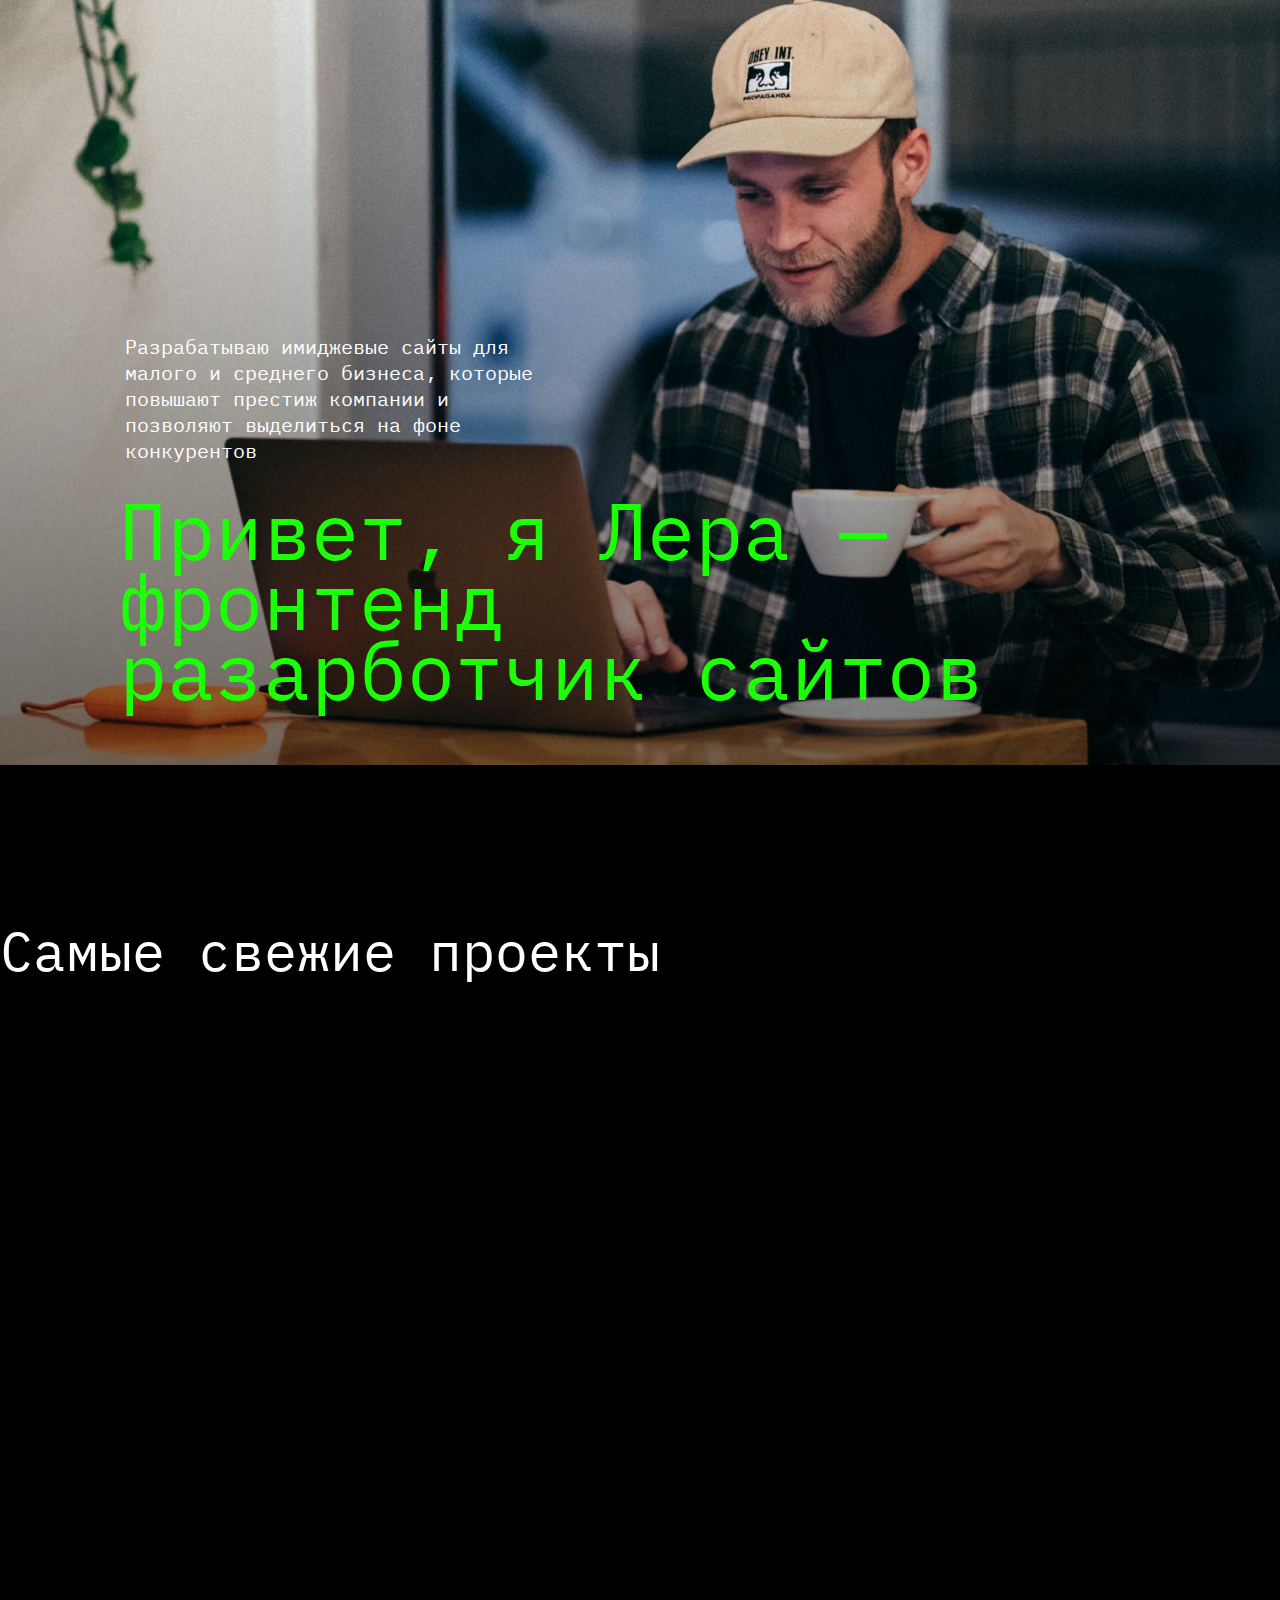
==== index.html @ 78e5c08a "Add files via upload" ====
<!DOCTYPE html>
<html lang="en">
    <head>
        <meta charset="UTF-8">
        <title>Портфолио</title>
        <link rel="stylesheet" href="styles/reset.css">
        <link rel="stylesheet" href="styles/style.css">
        
        <link rel="preconnect" href="https://fonts.googleapis.com">
        <link rel="preconnect" href="https://fonts.gstatic.com" crossorigin>
        <link href="https://fonts.googleapis.com/css2?family=IBM+Plex+Mono&family=Poppins:wght@400;600&display=swap" rel="stylesheet">
    </head>
    <body>
        <header>

        </header>
        <main>
            <div class="title-block">
                <p class="title-text">Разрабатываю имиджевые сайты для малого и среднего бизнеса, которые повышают престиж компании и позволяют выделиться на фоне конкурентов</p>
                <h1>Привет, я Лера — фронтенд разарботчик сайтов</h1>
            </div>
        

            <div class="project-block">
                <h3 class="project">Самые свежие проекты</h3>
                /
            </div>
        </main>
    </body>
---- styles/style.css ----
html {

}
body {
    font-family: 'IBM Plex Mono';
    background-color: #000000;
}

.title-block {
    background-image: url(/resources/Rectangle\ 1\ \(1\).png);
    width: 100%;
    height: 765px;
}
.title-text {
    width: 430px;
    height: 103px;
    font-size: 20px;
    font-weight: 400;
    line-height: 26px;
    color: #FFFFFF;
    padding: 334px 845px 29px 125px;
}
h1 {
    width: 919px;
    height: 205px;
    font-size: 80px;
    font-weight: 400;
    line-height: 70px;
    color: #1BFF07;
    padding: 29px 362px 94px 119px;
}

.project-block {
    width: 100%;
    height: 1995px;
}
.project {
    width: 1048px;
    height: 72px;
    font-size: 55px;
    font-weight: 400;
    line-height: 71.5px;
    margin-top: 150px;

    color: #FFFFFF;
}
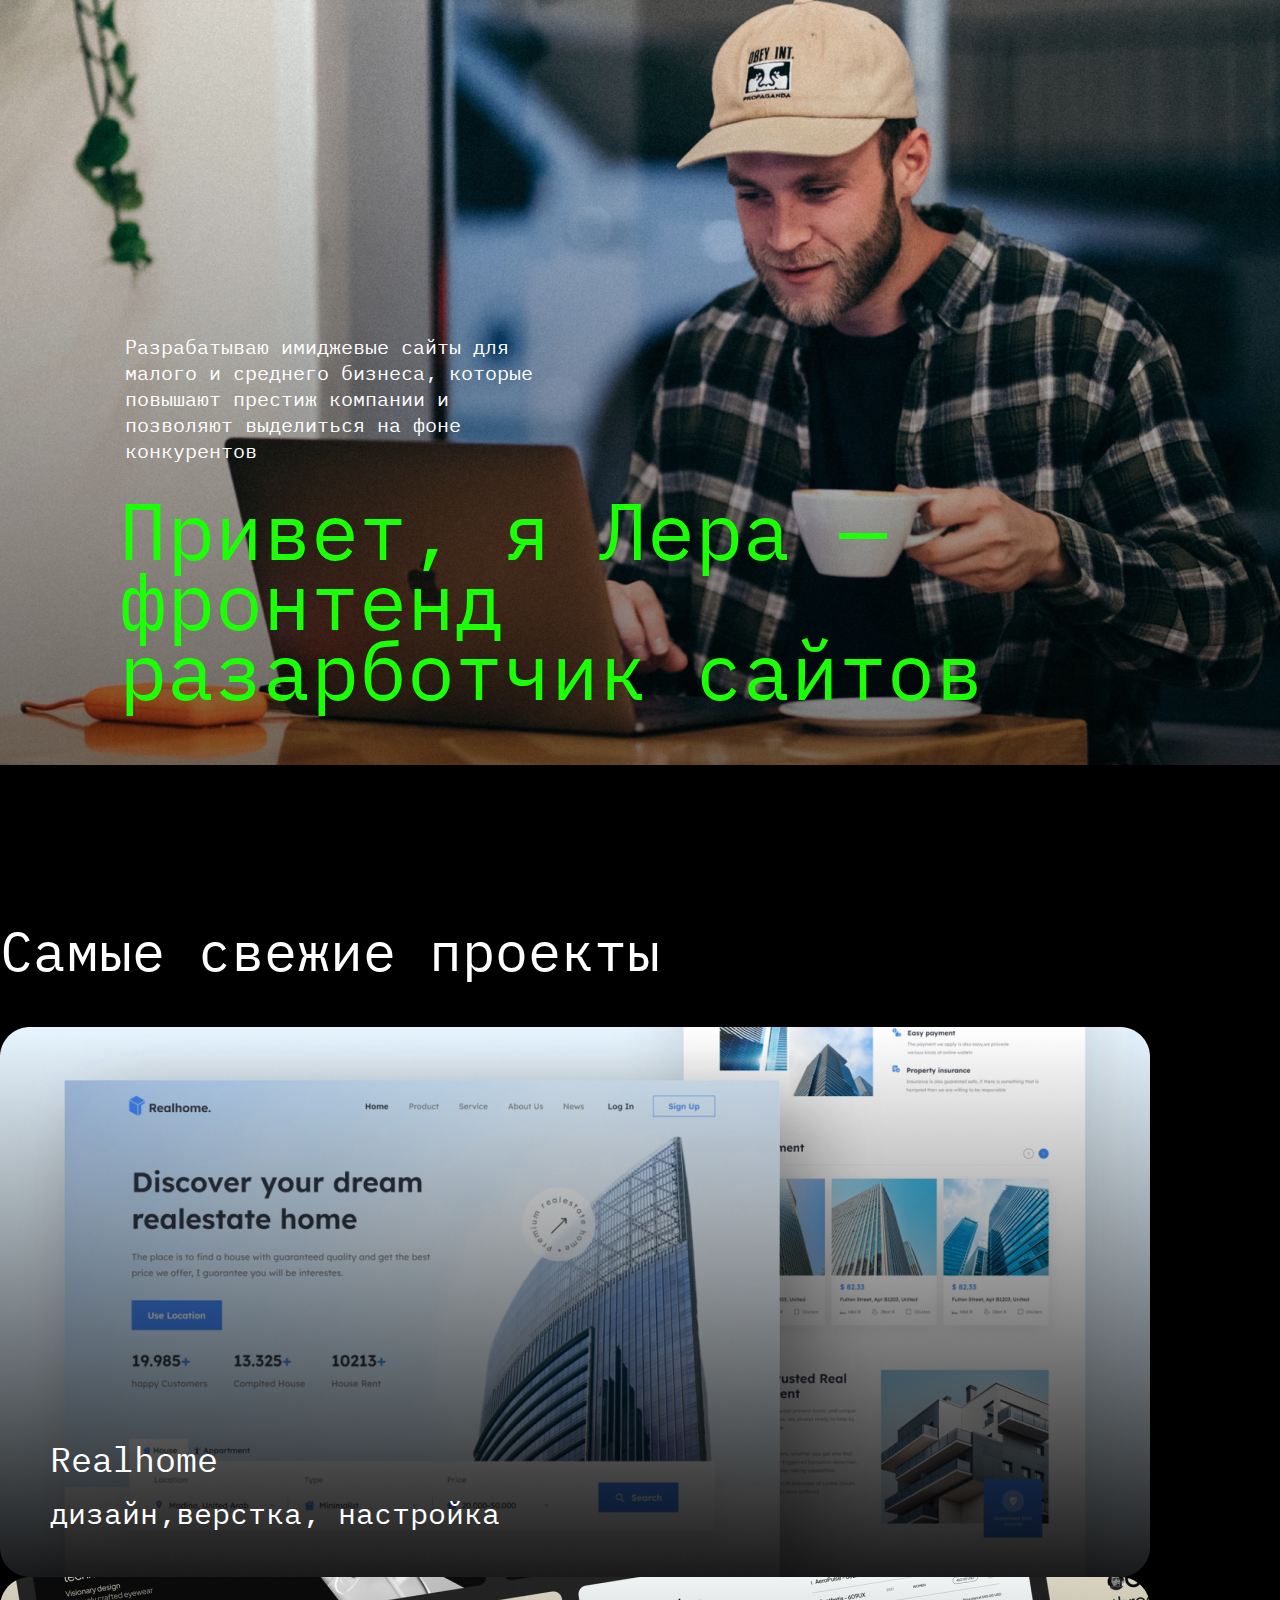
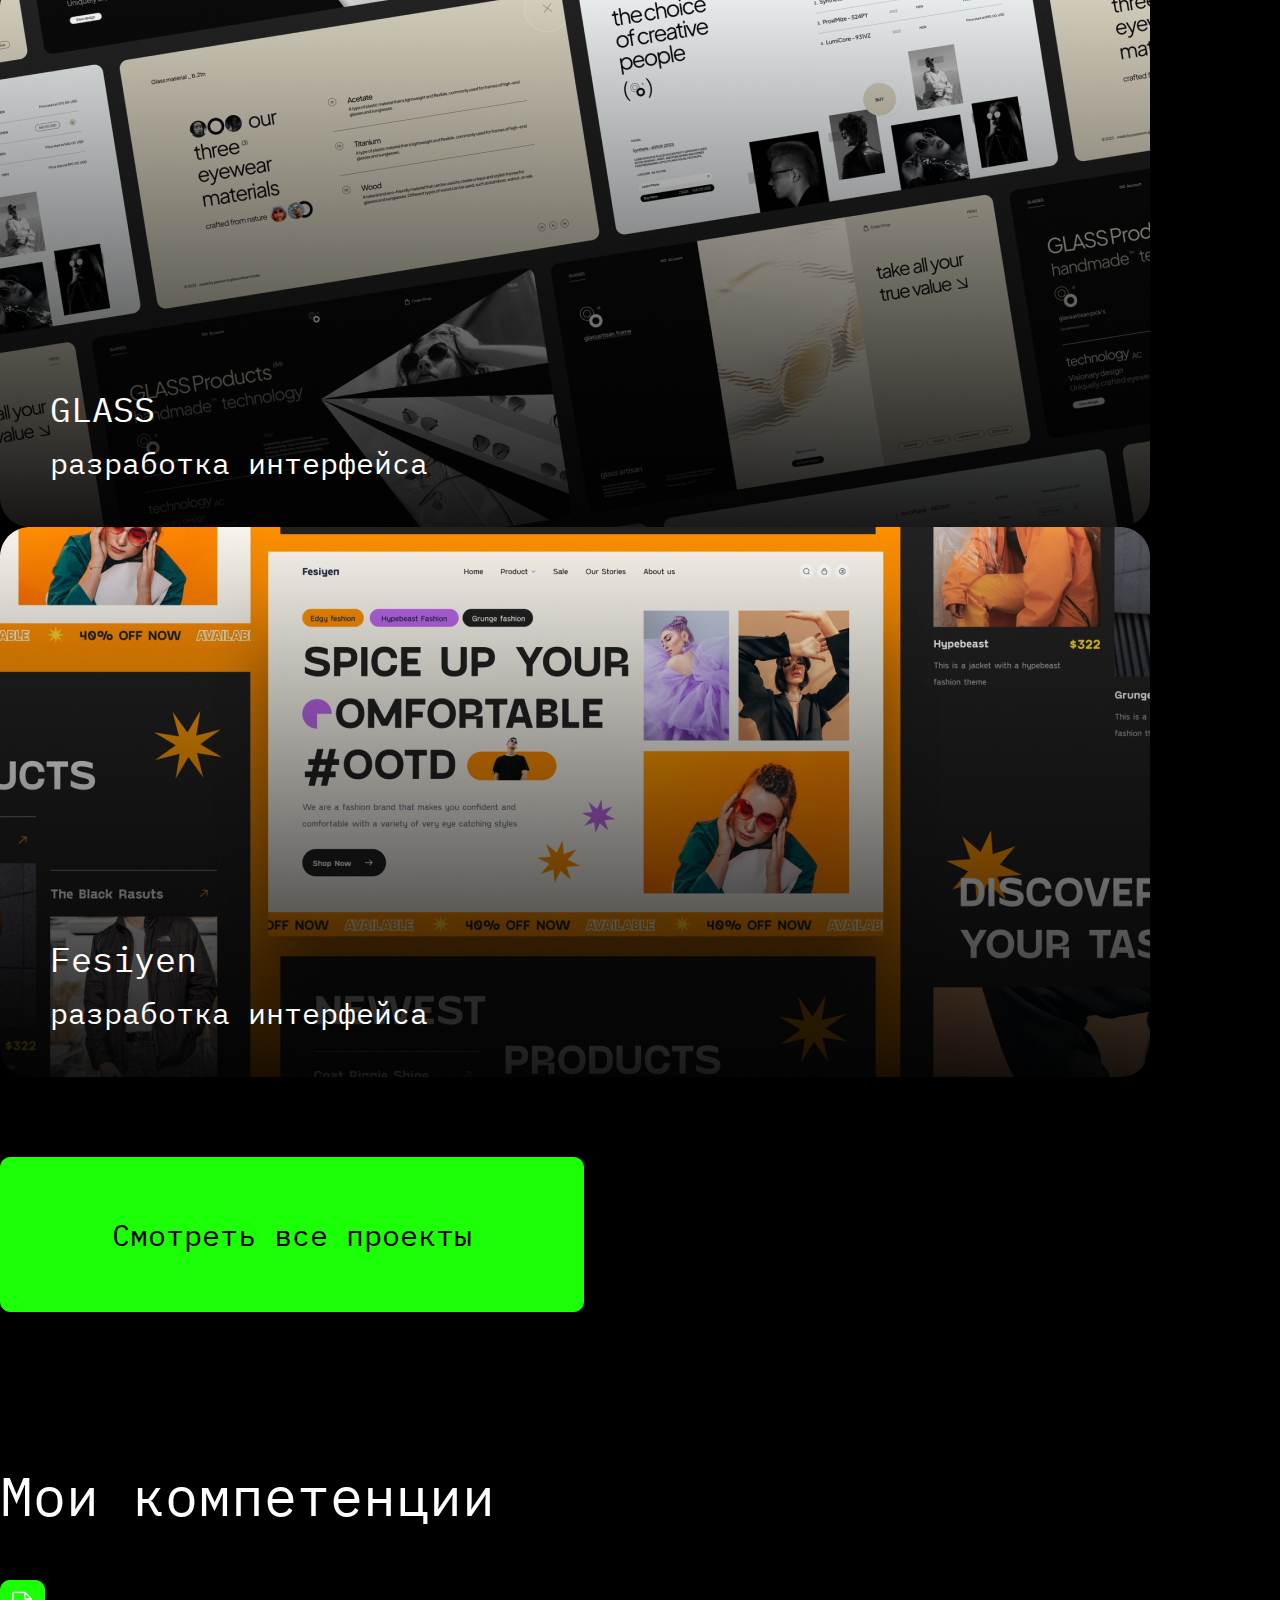
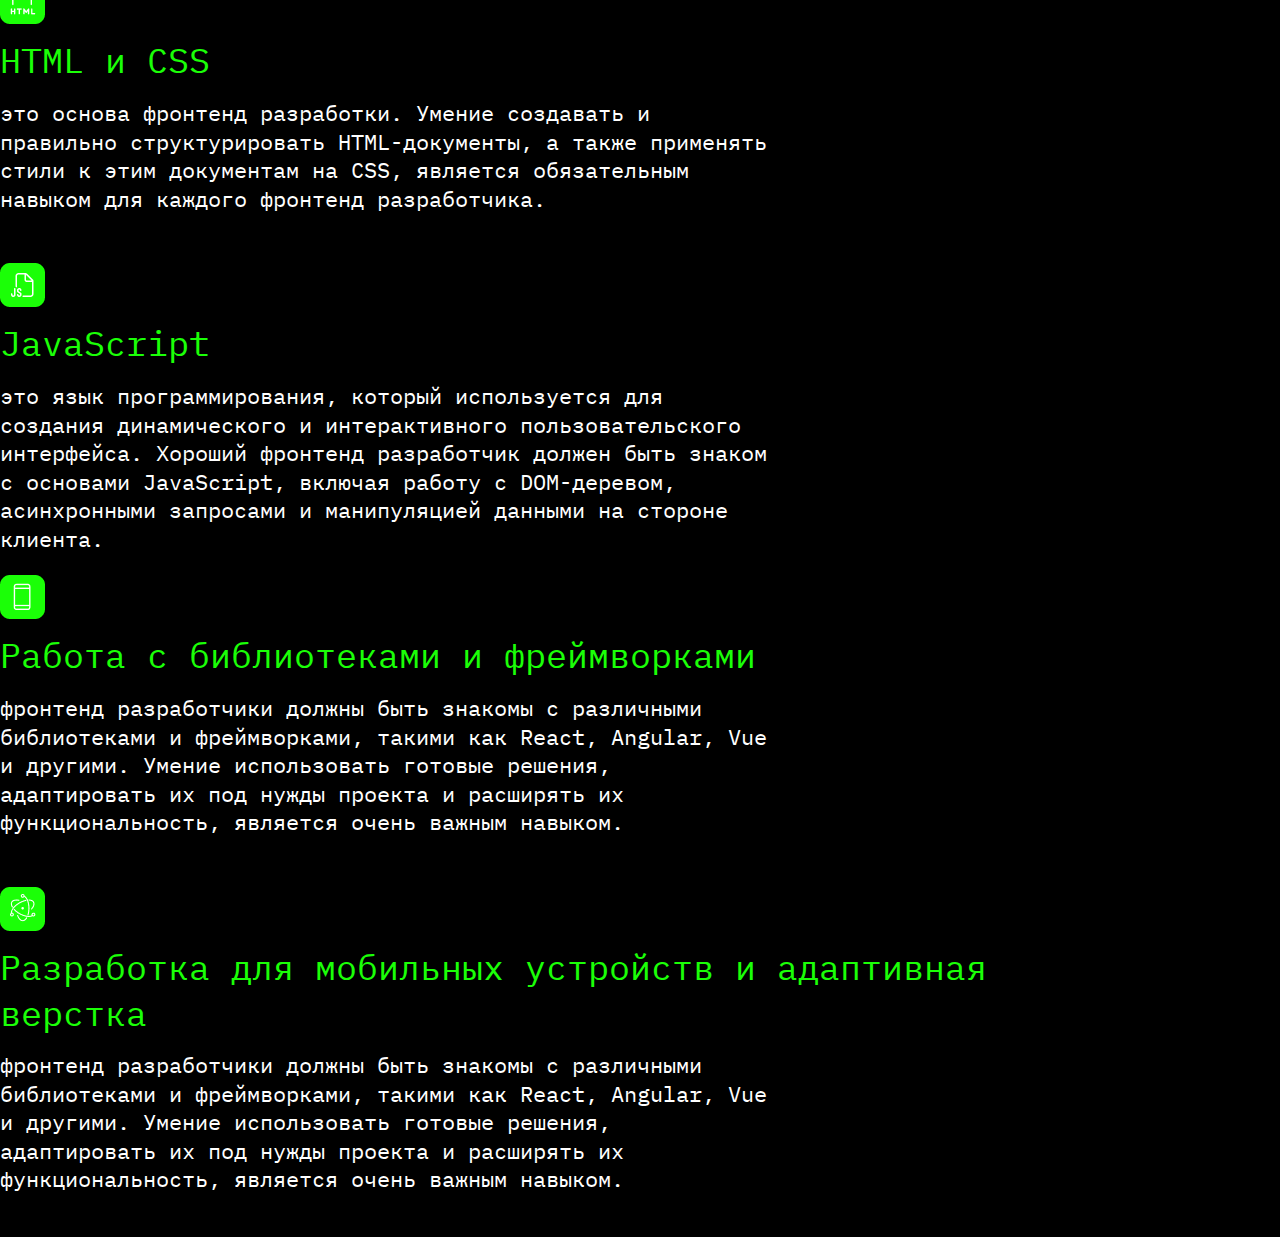
==== commit a57fca17: "Add files via upload" ====
--- a/index.html
+++ b/index.html
@@ -23,7 +23,49 @@
 
             <div class="project-block">
                 <h3 class="project">Самые свежие проекты</h3>
-                /
+                <div class="realhome">
+                    <h3 class="name">Realhome</h3>
+                    <p class="xz">дизайн,верстка, настройка</p>
+                </div>
+                <div class="glass">
+                    <h3 class="name">GLASS</h3>
+                    <p class="xz">разработка интерфейса</p>
+                </div>
+                <div class="fesiyen">
+                    <h3 class="name">Fesiyen</h3>
+                    <p class="xz">разработка интерфейса</p>
+                </div>
+                <a href="" class="project-button">Смотреть все проекты</a>
+            </div>
+
+
+            <div class="competencies-block">
+                <h2 class="my-competencies">Мои компетенции</h2>
+                <img src="./resources/ph_file-html-thin.png" alt="">
+                <div class="html-css">
+                    <h3 class="title">HTML и CSS</h3>
+                    <p class="text">это основа фронтенд разработки. Умение создавать и правильно структурировать HTML-документы, а также применять стили к этим документам на CSS, является обязательным навыком для каждого фронтенд разработчика.</p>
+                </div>
+                <img src="./resources/ph_file-html-thin (1).png" alt="">
+                <div class="javascript">
+                    <h3 class="title">JavaScript</h3>
+                    <p class="text">это язык программирования, который используется для создания динамического и интерактивного пользовательского интерфейса. Хороший фронтенд разработчик должен быть знаком с основами JavaScript, включая работу с DOM-деревом, асинхронными запросами и манипуляцией данными на стороне клиента.</p>
+                </div>
+                <img src="./resources/ph_file-html-thin (2).png" alt="">
+                <div class="libraries-and-frameworks">
+                    <h3 class="title">Работа с библиотеками и фреймворками</h3>
+                    <p class="text">фронтенд разработчики должны быть знакомы с различными библиотеками и фреймворками, такими как React, Angular, Vue и другими. Умение использовать готовые решения, адаптировать их под нужды проекта и расширять их функциональность, является очень важным навыком.</p>
+                </div>
+                <img src="./resources/ph_file-html-thin (3).png" alt="">
+                <div class="adaptive-layout">
+                    <h3 class="title">Разработка для мобильных устройств и адаптивная верстка</h3>
+                    <p class="text">фронтенд разработчики должны быть знакомы с различными библиотеками и фреймворками, такими как React, Angular, Vue и другими. Умение использовать готовые решения, адаптировать их под нужды проекта и расширять их функциональность, является очень важным навыком.</p>
+                </div>
+            </div>
+
+
+            <div>
+
             </div>
         </main>
     </body>--- a/styles/style.css
+++ b/styles/style.css
@@ -7,7 +7,8 @@
 }
 
 .title-block {
-    background-image: url(/resources/Rectangle\ 1\ \(1\).png);
+    background-image: url("../resources/logo.png");
+
     width: 100%;
     height: 765px;
 }
@@ -22,7 +23,7 @@
 }
 h1 {
     width: 919px;
-    height: 205px;
+    min-height: 205px;
     font-size: 80px;
     font-weight: 400;
     line-height: 70px;
@@ -41,6 +42,114 @@
     font-weight: 400;
     line-height: 71.5px;
     margin-top: 150px;
+    margin-bottom: 40px;
 
     color: #FFFFFF;
 }
+.realhome {
+    background-image: url("../resources/Rectangle\ 6\ \(1\).png");
+
+    width: 1150px;
+    height: 550px;
+}
+.name {
+    width: 401px;
+    height: 46px;
+    font-size: 35px;
+    font-weight: 400;
+    line-height: 45.5px;
+    color: #FFFFFF;
+    padding: 410px 699px 5px 50px;
+}
+.xz {
+    width: 506px;
+    height: 39px;
+    font-size: 30px;
+    font-weight: 400;
+    line-height: 39px;
+    color: #FFFFFF;
+    padding: 5px 594px 50px 50px;
+}
+.glass {
+    background-image: url("../resources/Rectangle\ 7\ \(2\).png");
+
+    width: 1150px;
+    height: 550px;
+}
+.fesiyen {
+    background-image: url("../resources/Rectangle\ 7\ \(3\).png");
+
+    width: 1150px;
+    height: 550px;
+    margin-bottom: 80px;
+}
+.project-button {
+    display: block;
+    background-color: #1BFF07;
+    color: #000000;
+    width: 582px;
+    height: 153px;
+    font-size: 30px;
+    font-weight: 400;
+    line-height: 153px;
+    text-decoration: none;
+    text-align: center;
+    border: 1px solid #1BFF07;
+    border-radius: 10px;
+}
+.project-button:hover {
+    color: #1BFF07;
+    background-color: #000000;
+}
+
+.competencies-block {
+    width: 1048px;
+    height: 1377px;
+    margin-top: 150px;
+}
+.my-competencies {
+    width: 1048px;
+    height: 72px;
+    font-size: 55px;
+    font-weight: 400;
+    line-height: 71.5px;
+    color: #FFFFFF;
+}
+img {
+    margin-top: 48px;
+    margin-bottom: 12px;
+}
+.html-css {
+    width: 1048px;
+    height: 177px;
+}
+.title {
+    width: 1048px;
+    min-height: 46px;
+    font-size: 35px;
+    font-weight: 400;
+    line-height: 45.5px;
+    color: #1BFF07;
+    margin-bottom: 15px;
+} 
+.text {
+    width: 778px;
+    min-height: 100px;
+    font-family: IBM Plex Mono;
+    font-size: 22px;
+    font-weight: 400;
+    line-height: 28.6px;
+    color: #FFFFFF;
+}
+.javascript {
+    width: 1048px;
+    height: 206px;
+}
+.libraries-and-frameworks {
+    width: 1048px;
+    height: 206px;
+}
+.adaptive-layout {
+    width: 778px;
+    height: 252px;
+}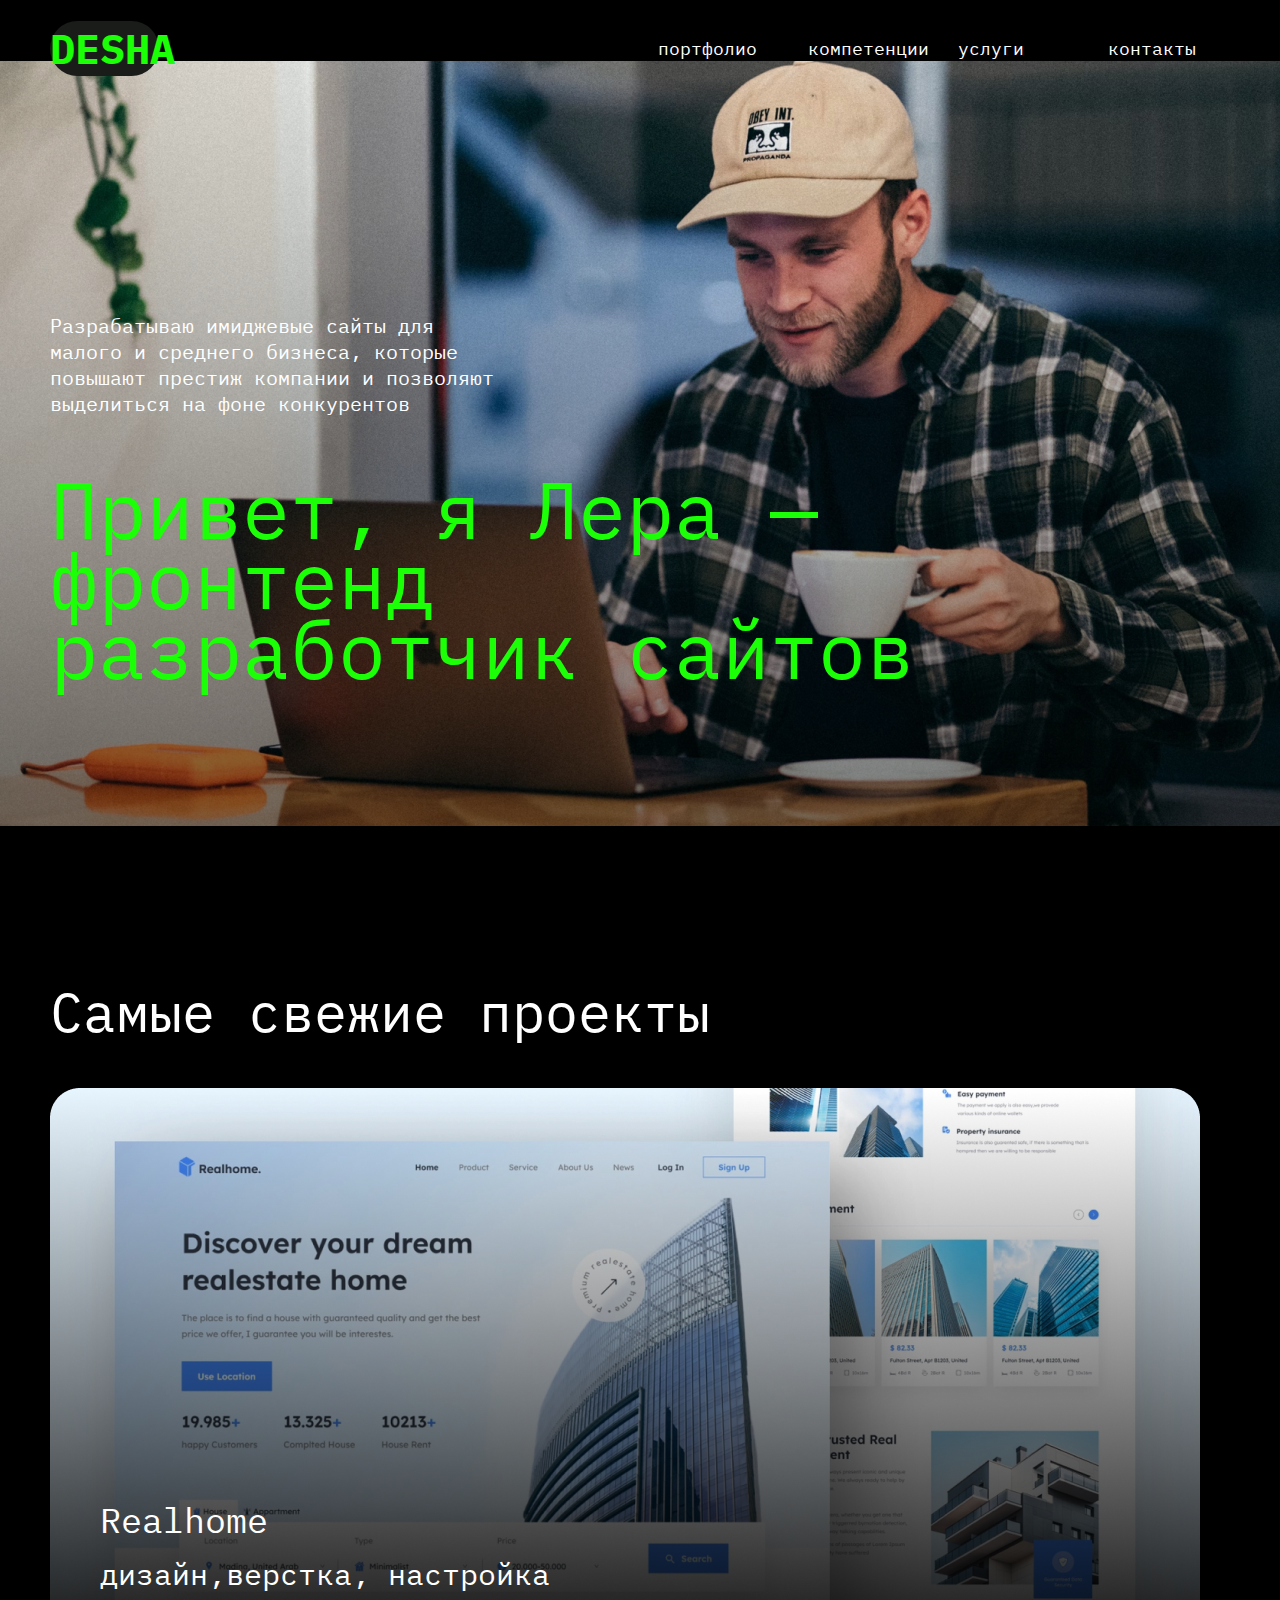
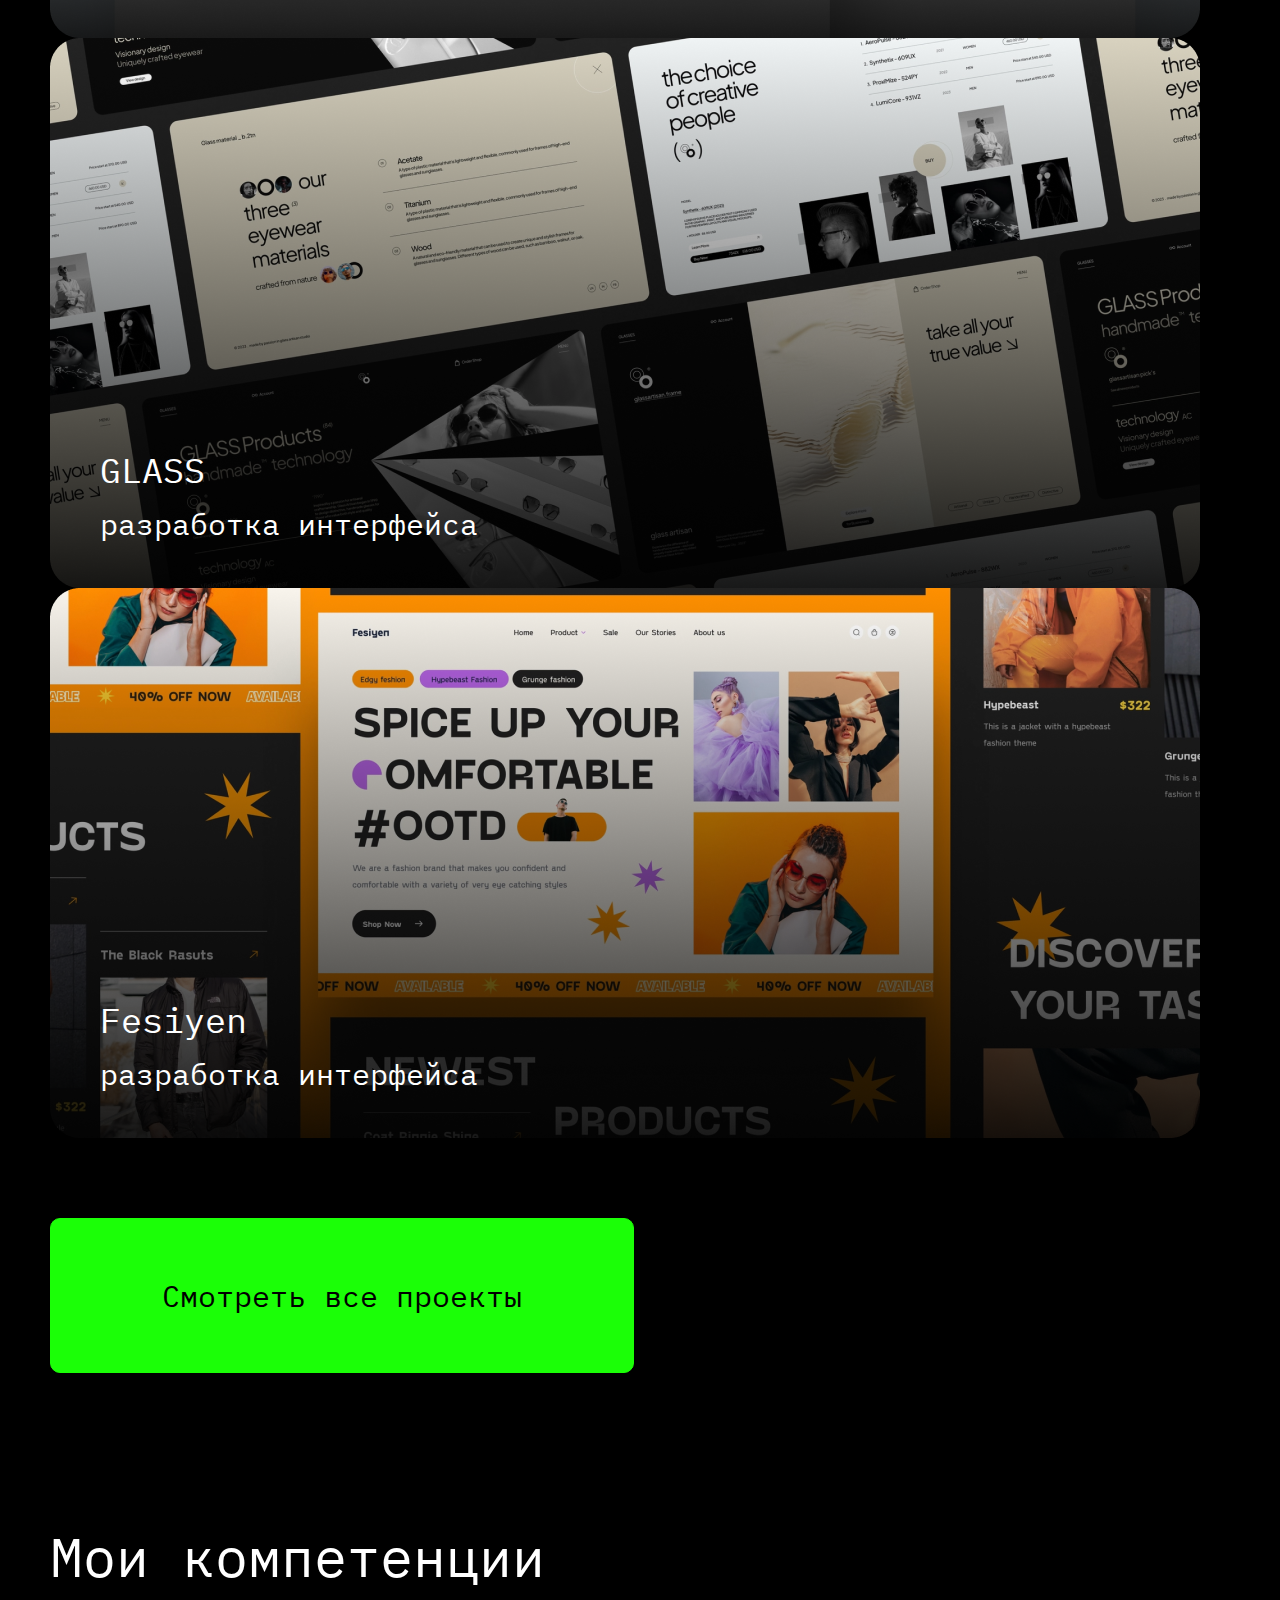
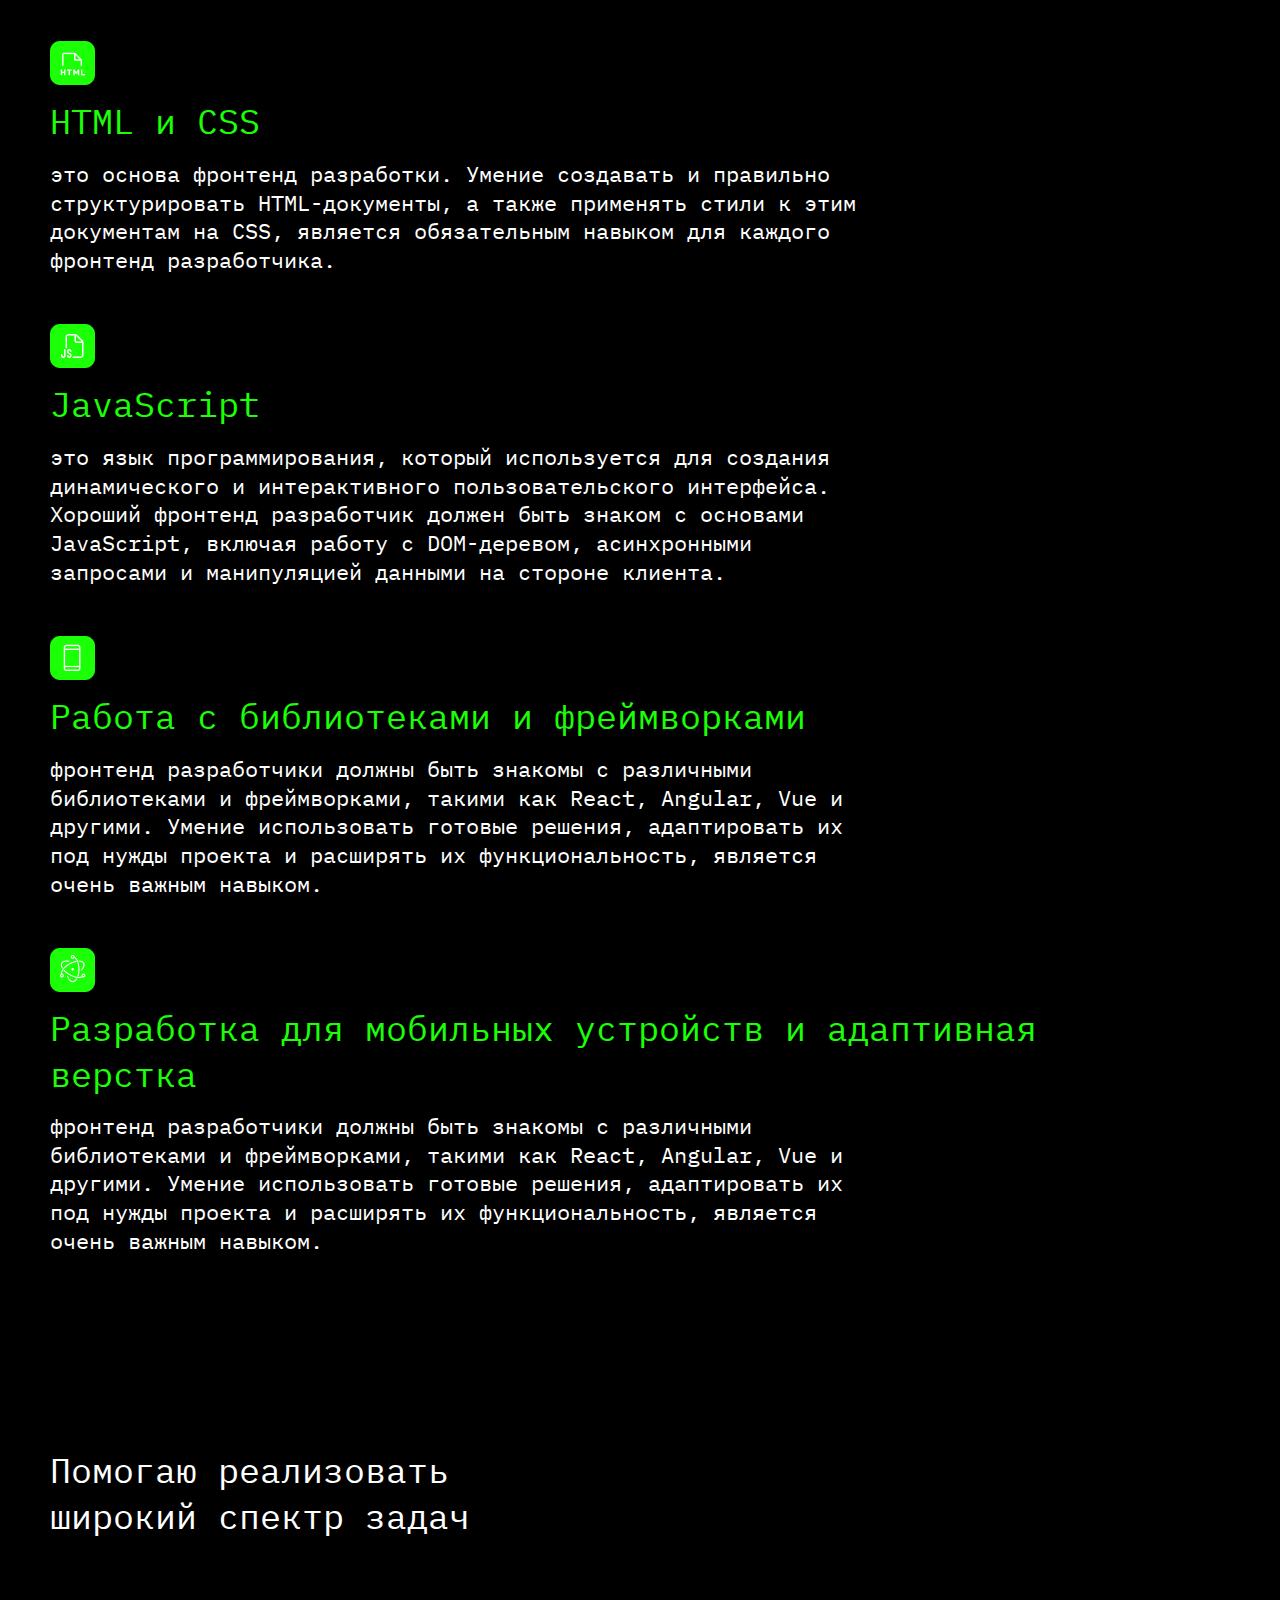
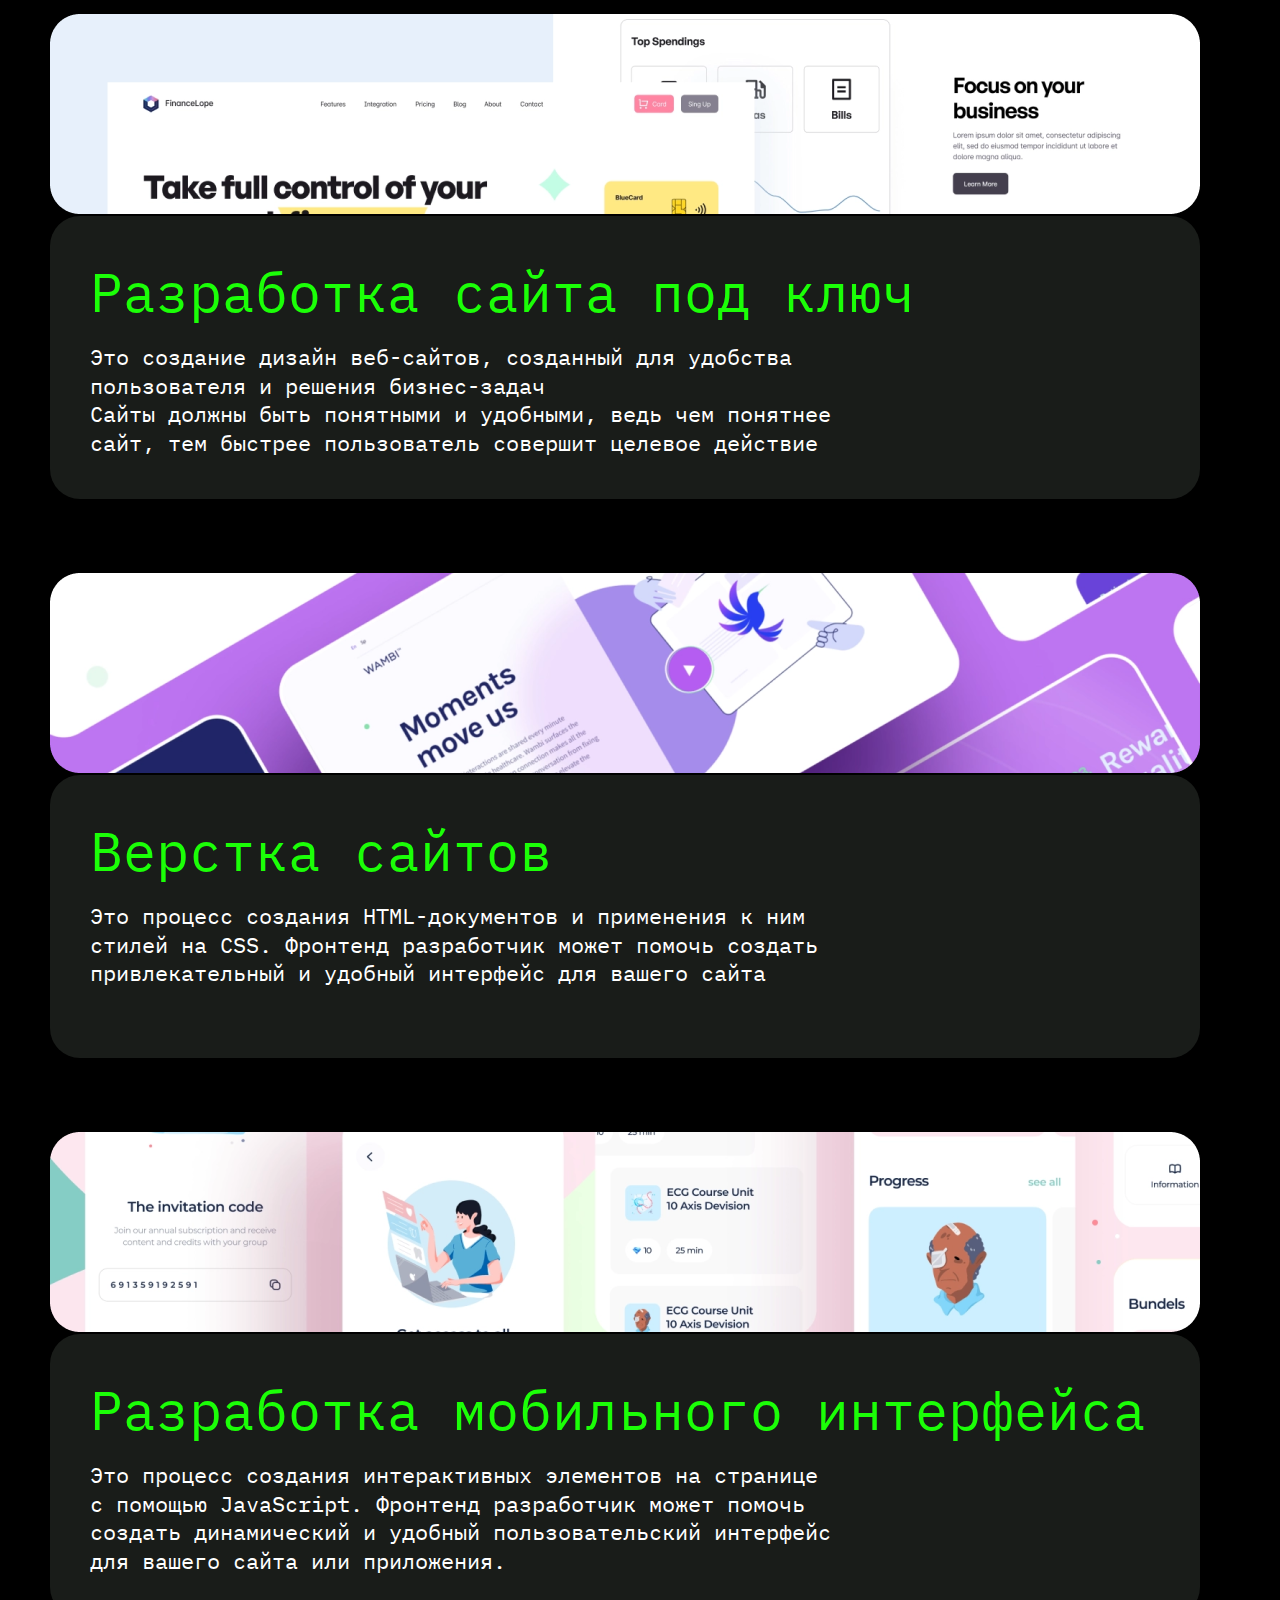
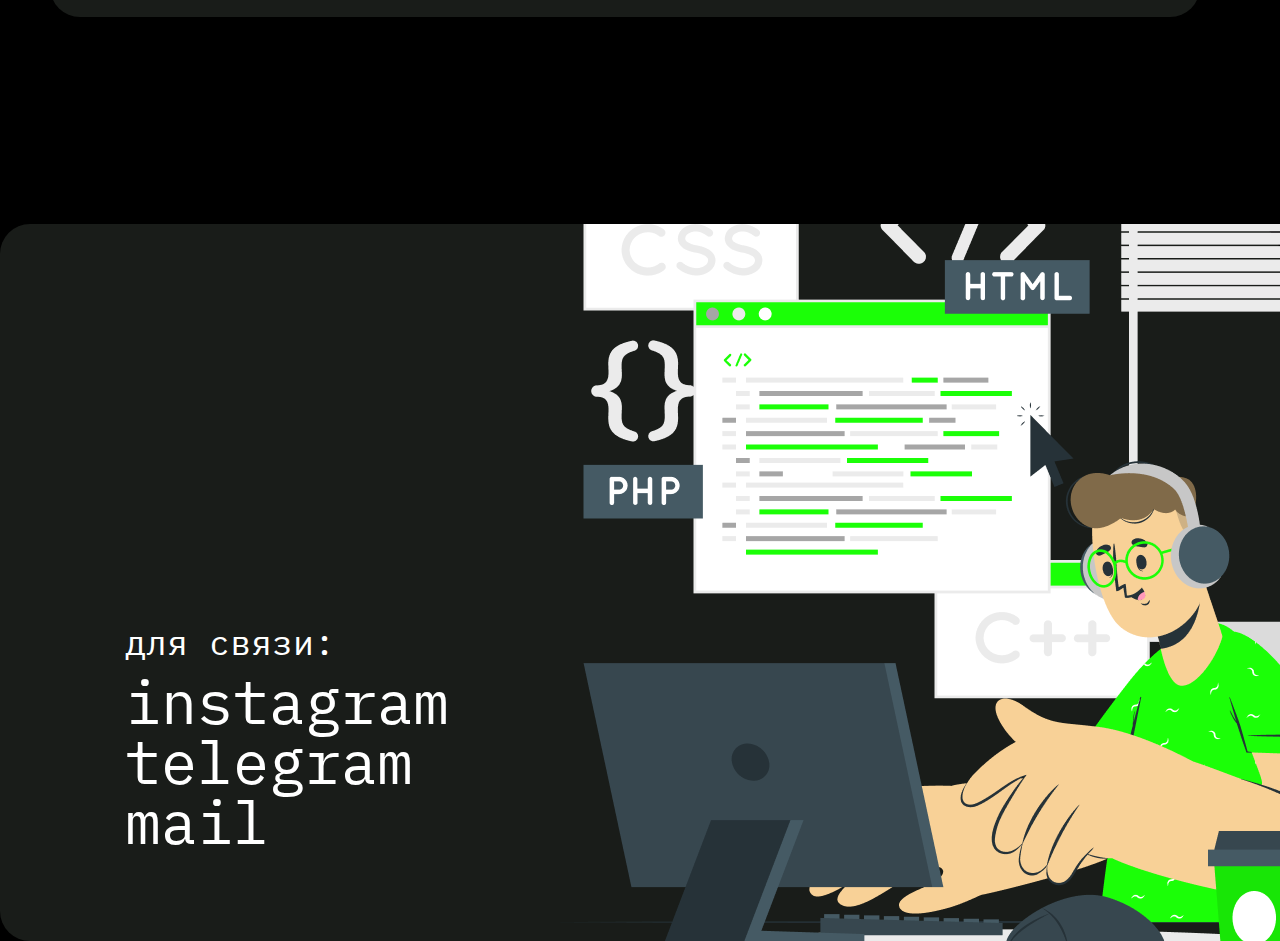
==== commit 4d08336e: "Add files via upload" ====
--- a/index.html
+++ b/index.html
@@ -12,60 +12,112 @@
     </head>
     <body>
         <header>
-
+            <div class="container">
+                <div class="nav-section">
+			        <div class="logo">
+                        <p>DESHA</p>
+                    </div>
+			        <div class="nav">
+				        <a href="#portfolio"    class="nav-link">портфолио</a>
+				        <a href="#competencies" class="nav-link">компетенции</a>
+				        <a href="#services"     class="nav-link">услуги</a>
+				        <a href="#contacts"     class="nav-link">контакты</a>
+			        </div>
+	            </div>
+            </div>
         </header>
         <main>
             <div class="title-block">
+                <div class="container">
                 <p class="title-text">Разрабатываю имиджевые сайты для малого и среднего бизнеса, которые повышают престиж компании и позволяют выделиться на фоне конкурентов</p>
-                <h1>Привет, я Лера — фронтенд разарботчик сайтов</h1>
+                <h1>Привет, я Лера — фронтенд разработчик сайтов</h1>
+                </div>
             </div>
         
+            
+            <div class="container">
 
-            <div class="project-block">
-                <h3 class="project">Самые свежие проекты</h3>
-                <div class="realhome">
-                    <h3 class="name">Realhome</h3>
-                    <p class="xz">дизайн,верстка, настройка</p>
+
+                <div class="project-block" id="portfolio">
+                    <h3 class="project">Самые свежие проекты</h3>
+                    <div class="realhome">
+                        <h3 class="name">Realhome</h3>
+                        <p class="xz">дизайн,верстка, настройка</p>
+                    </div>
+                    <div class="glass">
+                        <h3 class="name">GLASS</h3>
+                        <p class="xz">разработка интерфейса</p>
+                    </div>
+                    <div class="fesiyen">
+                        <h3 class="name">Fesiyen</h3>
+                        <p class="xz">разработка интерфейса</p>
+                    </div>
+                    <a href="" class="project-button">Смотреть все проекты</a>
                 </div>
-                <div class="glass">
-                    <h3 class="name">GLASS</h3>
-                    <p class="xz">разработка интерфейса</p>
+
+
+
+                <div class="competencies-block">
+                    <h2 class="my-competencies" id="competencies">Мои компетенции</h2>
+                    <img src="./resources/ph_file-html-thin.png" alt="" class="photo-competencies">
+                    <div class="html-css">
+                        <h3 class="title">HTML и CSS</h3>
+                        <p class="text">это основа фронтенд разработки. Умение создавать и правильно структурировать HTML-документы, а также применять стили к этим документам на CSS, является обязательным навыком для каждого фронтенд разработчика.</p>
+                    </div>
+                    <img src="./resources/ph_file-html-thin (1).png" alt="" class="photo-competencies">
+                    <div class="javascript">
+                        <h3 class="title">JavaScript</h3>
+                        <p class="text">это язык программирования, который используется для создания динамического и интерактивного пользовательского интерфейса. Хороший фронтенд разработчик должен быть знаком с основами JavaScript, включая работу с DOM-деревом, асинхронными запросами и манипуляцией данными на стороне клиента.</p>
+                    </div>
+                    <img src="./resources/ph_file-html-thin (2).png" alt="" class="photo-competencies">
+                    <div class="libraries-and-frameworks">
+                        <h3 class="title">Работа с библиотеками и фреймворками</h3>
+                        <p class="text">фронтенд разработчики должны быть знакомы с различными библиотеками и фреймворками, такими как React, Angular, Vue и другими. Умение использовать готовые решения, адаптировать их под нужды проекта и расширять их функциональность, является очень важным навыком.</p>
+                    </div>
+                    <img src="./resources/ph_file-html-thin (3).png" alt="" class="photo-competencies">
+                    <div class="adaptive-layout">
+                        <h3 class="title">Разработка для мобильных устройств и адаптивная верстка</h3>
+                        <p class="text">фронтенд разработчики должны быть знакомы с различными библиотеками и фреймворками, такими как React, Angular, Vue и другими. Умение использовать готовые решения, адаптировать их под нужды проекта и расширять их функциональность, является очень важным навыком.</p>
+                    </div>
                 </div>
-                <div class="fesiyen">
-                    <h3 class="name">Fesiyen</h3>
-                    <p class="xz">разработка интерфейса</p>
+
+
+                <div class="tasks-block" id="competencies">
+                    <h2 class="tasks">Помогаю реализовать широкий спектр задач</h2>
+                    <img  class="photo-tasks" src="./resources/Rectangle 15.png" alt="">
+                    <div class="info-tasks">
+                        <h3 class="title-tasks">Разработка сайта под ключ</h3>
+                        <p class="text-tasks">Это создание дизайн веб-сайтов, созданный для удобства
+                        пользователя и решения бизнес-задач
+                        <br>Сайты должны быть понятными и удобными, ведь чем понятнее 
+                        сайт, тем быстрее пользователь совершит целевое действие</p>
+                    </div>
+                    <img class="photo-tasks" src="./resources/Rectangle 18.png" alt="">
+                    <div class="info-tasks">
+                        <h3 class="title-tasks">Верстка сайтов</h3>
+                        <p class="text-tasks">Это процесс создания HTML-документов и применения к ним стилей на CSS. Фронтенд разработчик может помочь создать привлекательный и удобный интерфейс для вашего сайта</p>
+                    </div>
+                    <img class="photo-tasks" src="./resources/Rectangle 20.png" alt="">
+                    <div class="info-tasks">
+                        <h3 class="title-tasks">Разработка мобильного интерфейса</h3>
+                        <p class="text-tasks">Это процесс создания интерактивных элементов на странице с помощью JavaScript. Фронтенд разработчик может помочь создать динамический и удобный пользовательский интерфейс для вашего сайта или приложения.</p>
+                    </div>
                 </div>
-                <a href="" class="project-button">Смотреть все проекты</a>
+
             </div>
 
-
-            <div class="competencies-block">
-                <h2 class="my-competencies">Мои компетенции</h2>
-                <img src="./resources/ph_file-html-thin.png" alt="">
-                <div class="html-css">
-                    <h3 class="title">HTML и CSS</h3>
-                    <p class="text">это основа фронтенд разработки. Умение создавать и правильно структурировать HTML-документы, а также применять стили к этим документам на CSS, является обязательным навыком для каждого фронтенд разработчика.</p>
+            <div class="connection" id="contacts">
+                <div class="container">
+                    <div class="test">
+                        <h3 class="for-communication">для связи:</h3>
+                        <a class="insta" href="#">instagram</a>
+                        <a class="telega" href="#">telegram</a>
+                        <a class="mail" href="#">mail</a>
+                    </div>
                 </div>
-                <img src="./resources/ph_file-html-thin (1).png" alt="">
-                <div class="javascript">
-                    <h3 class="title">JavaScript</h3>
-                    <p class="text">это язык программирования, который используется для создания динамического и интерактивного пользовательского интерфейса. Хороший фронтенд разработчик должен быть знаком с основами JavaScript, включая работу с DOM-деревом, асинхронными запросами и манипуляцией данными на стороне клиента.</p>
+                <div class="flex-container">
+                    <img src="./resources/cuate.png" alt="">
                 </div>
-                <img src="./resources/ph_file-html-thin (2).png" alt="">
-                <div class="libraries-and-frameworks">
-                    <h3 class="title">Работа с библиотеками и фреймворками</h3>
-                    <p class="text">фронтенд разработчики должны быть знакомы с различными библиотеками и фреймворками, такими как React, Angular, Vue и другими. Умение использовать готовые решения, адаптировать их под нужды проекта и расширять их функциональность, является очень важным навыком.</p>
-                </div>
-                <img src="./resources/ph_file-html-thin (3).png" alt="">
-                <div class="adaptive-layout">
-                    <h3 class="title">Разработка для мобильных устройств и адаптивная верстка</h3>
-                    <p class="text">фронтенд разработчики должны быть знакомы с различными библиотеками и фреймворками, такими как React, Angular, Vue и другими. Умение использовать готовые решения, адаптировать их под нужды проекта и расширять их функциональность, является очень важным навыком.</p>
-                </div>
-            </div>
-
-
-            <div>
-
             </div>
         </main>
     </body>--- a/styles/style.css
+++ b/styles/style.css
@@ -1,10 +1,56 @@
 html {
-
-}
+scroll-behavior: smooth;
+}
+.logo {
+    min-width:109px;
+    font-size: 42.41px;
+    font-weight: 700;
+    line-height: 55px;
+    text-align: left;
+    color: #1BFF07;
+
+    display: block;
+    text-align: center;
+    background-color: #191C19;
+    border-radius: 30px;
+    width: 140px;
+    height: 55px;
+}
+.nav-section {
+    display: flex;
+    align-items: center;
+    width: 1151.35px;
+    height: 25.18px;
+    margin-top: 36px;
+}
+.nav {
+    display: flex;
+    padding-left: 499px;
+    width: 100%;
+    justify-content: space-between;
+}   
+.nav-link {
+    width: 93px;
+    font-size: 18px;
+    font-weight: 400;
+    line-height: 23.4px;
+    text-decoration: none;
+    color: #ffffff;
+}
+.nav-link:hover {
+    color: #1BFF07;
+    text-decoration: underline;
+}
+
 body {
     font-family: 'IBM Plex Mono';
     background-color: #000000;
 }
+.container {
+    margin: 0 auto;
+    padding: 0 15px;
+    max-width: 1180px;
+}
 
 .title-block {
     background-image: url("../resources/logo.png");
@@ -13,13 +59,13 @@
     height: 765px;
 }
 .title-text {
-    width: 430px;
+    width: 444px;
     height: 103px;
     font-size: 20px;
     font-weight: 400;
     line-height: 26px;
     color: #FFFFFF;
-    padding: 334px 845px 29px 125px;
+    padding: 252px 845px 29px 0px;
 }
 h1 {
     width: 919px;
@@ -28,7 +74,7 @@
     font-weight: 400;
     line-height: 70px;
     color: #1BFF07;
-    padding: 29px 362px 94px 119px;
+    padding: 29px 362px 94px 0px;
 }
 
 .project-block {
@@ -115,7 +161,7 @@
     line-height: 71.5px;
     color: #FFFFFF;
 }
-img {
+.photo-competencies {
     margin-top: 48px;
     margin-bottom: 12px;
 }
@@ -133,7 +179,7 @@
     margin-bottom: 15px;
 } 
 .text {
-    width: 778px;
+    width: 819px;
     min-height: 100px;
     font-family: IBM Plex Mono;
     font-size: 22px;
@@ -152,4 +198,110 @@
 .adaptive-layout {
     width: 778px;
     height: 252px;
+}
+
+.tasks-block {
+    width: 100%;
+    height: 1976px;
+}
+.tasks {
+    width: 420px;
+    height: 92px;
+    font-family: IBM Plex Mono;
+    font-size: 35px;
+    font-weight: 400;
+    line-height: 45.5px;
+    color: #FFFFFF;
+    margin-top: 150px;
+}
+.photo-tasks {
+    margin-top: 74px;
+}
+.info-tasks {
+    background-color: #191C19;
+    border-radius: 30px;
+    width: 1150px;
+    height: 283px;
+}
+.title-tasks {
+    width: 1056px;
+    height: 72px;
+    font-size: 55px;
+    font-weight: 400;
+    line-height: 71.5px;
+    color: #1BFF07;
+    padding: 40px 62px 15px 40px;
+}
+.text-tasks {
+    width: 753px;
+    font-size: 22px;
+    font-weight: 400;
+    line-height: 28.6px;
+    color: #FFFFFF;
+    padding: 0px 361px 40px 40px;
+    word-break: normal;
+    margin-bottom: 114px;
+}
+.connection {
+    background-color: #191C19;
+    border-radius: 30px;
+    width: 100%;
+    height: 717px;  
+    position: relative;
+}
+.test{
+    display: flex;
+    flex-direction: column;
+    justify-content: flex-start;
+    position: absolute;
+    left: 125px;
+    bottom: 89px;
+}
+.for-communication {
+    width: 210px;
+    font-size: 35px;
+    font-weight: 400;
+    line-height: 60px;
+    color: #FFFFFF;
+
+}
+.insta {
+    width: 310px;
+    font-size: 60px;
+    font-weight: 400;
+    line-height: 60px; 
+    color: #FFFFFF;
+    text-decoration: none;
+}
+.insta:hover {
+    color: #1BFF07;
+    display: block;
+}
+.telega:hover{
+    color: #1BFF07;
+    display: block;
+}
+.mail:hover{
+    color: #1BFF07;
+    display: block;
+}
+.telega {
+    width: 276px;
+    font-size: 60px;
+    font-weight: 400;
+    line-height: 60px; 
+    color: #FFFFFF;
+    text-decoration: none;
+}
+.mail {
+    width: 139px;
+    font-size: 60px;
+    font-weight: 400;
+    line-height: 60px;
+    color: #FFFFFF; 
+    text-decoration: none;
+}
+.flex-container {
+    display: flex;
+    justify-content: flex-end
 }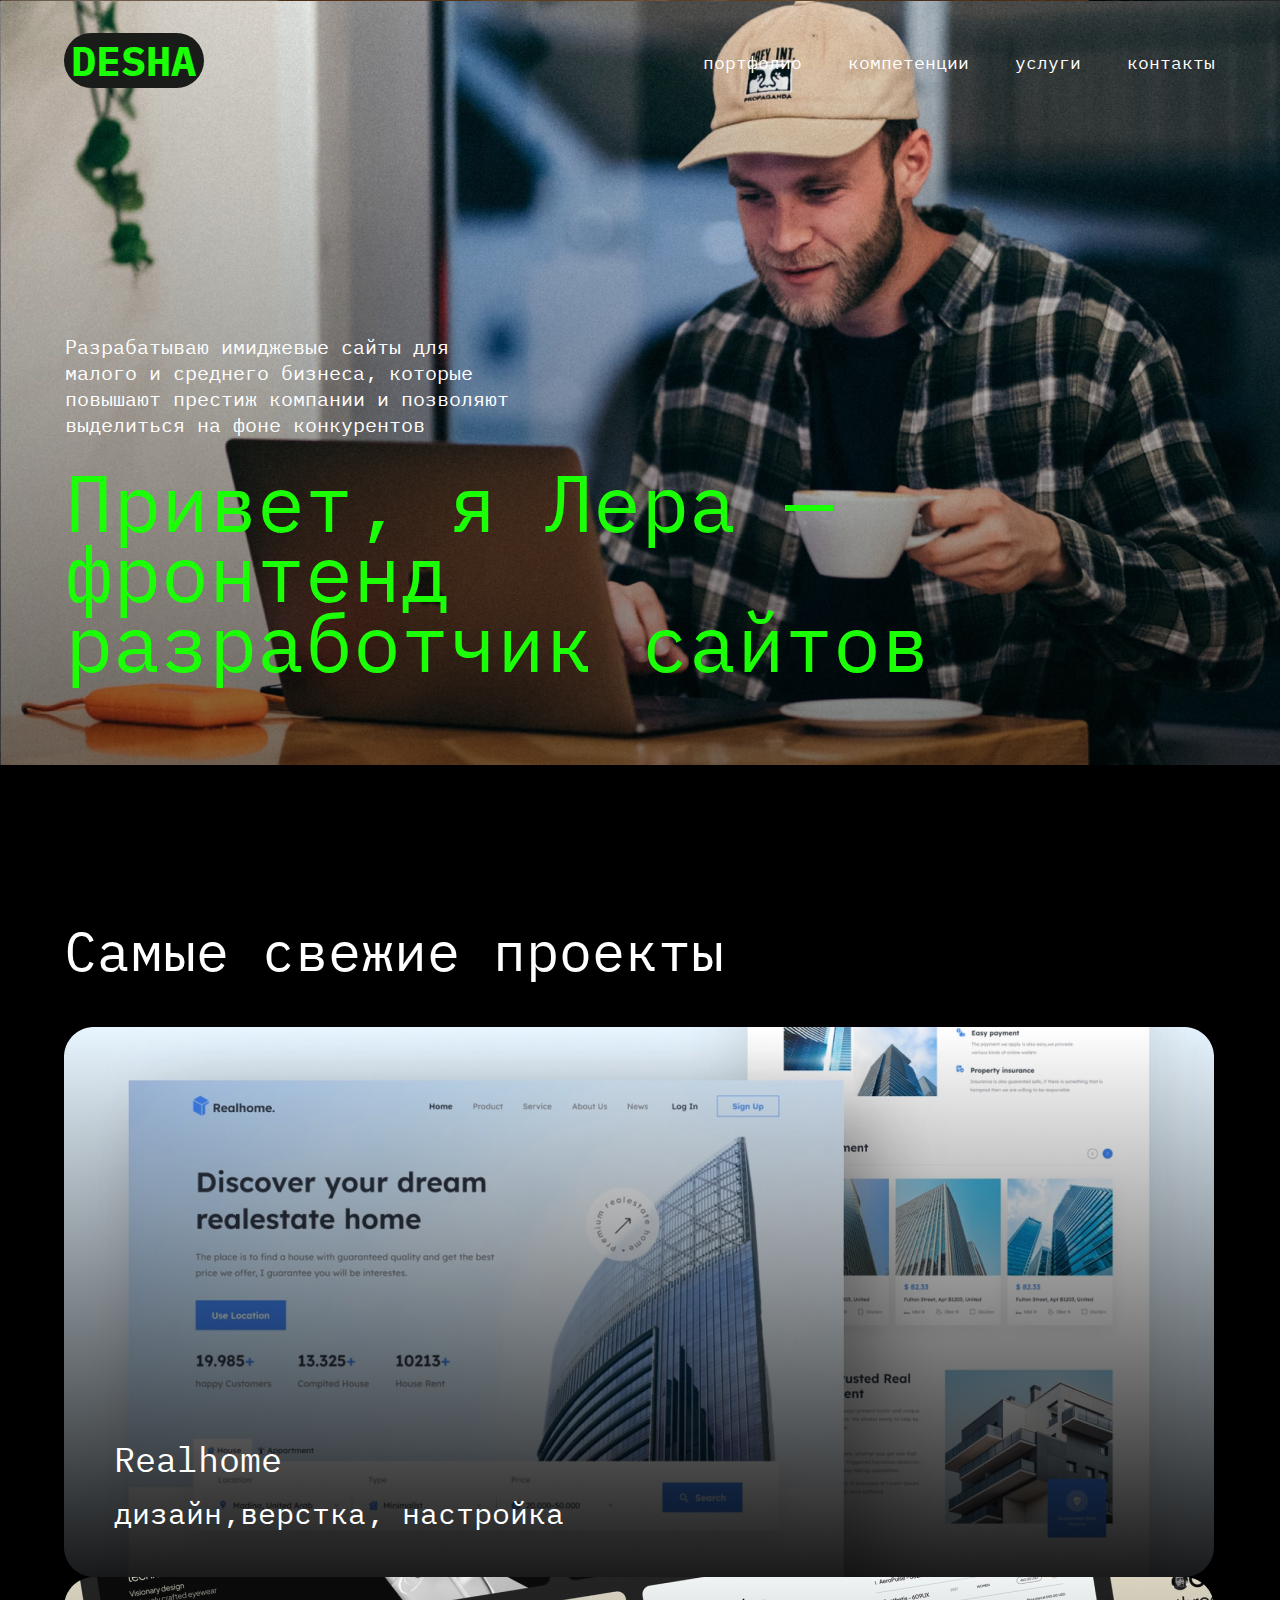
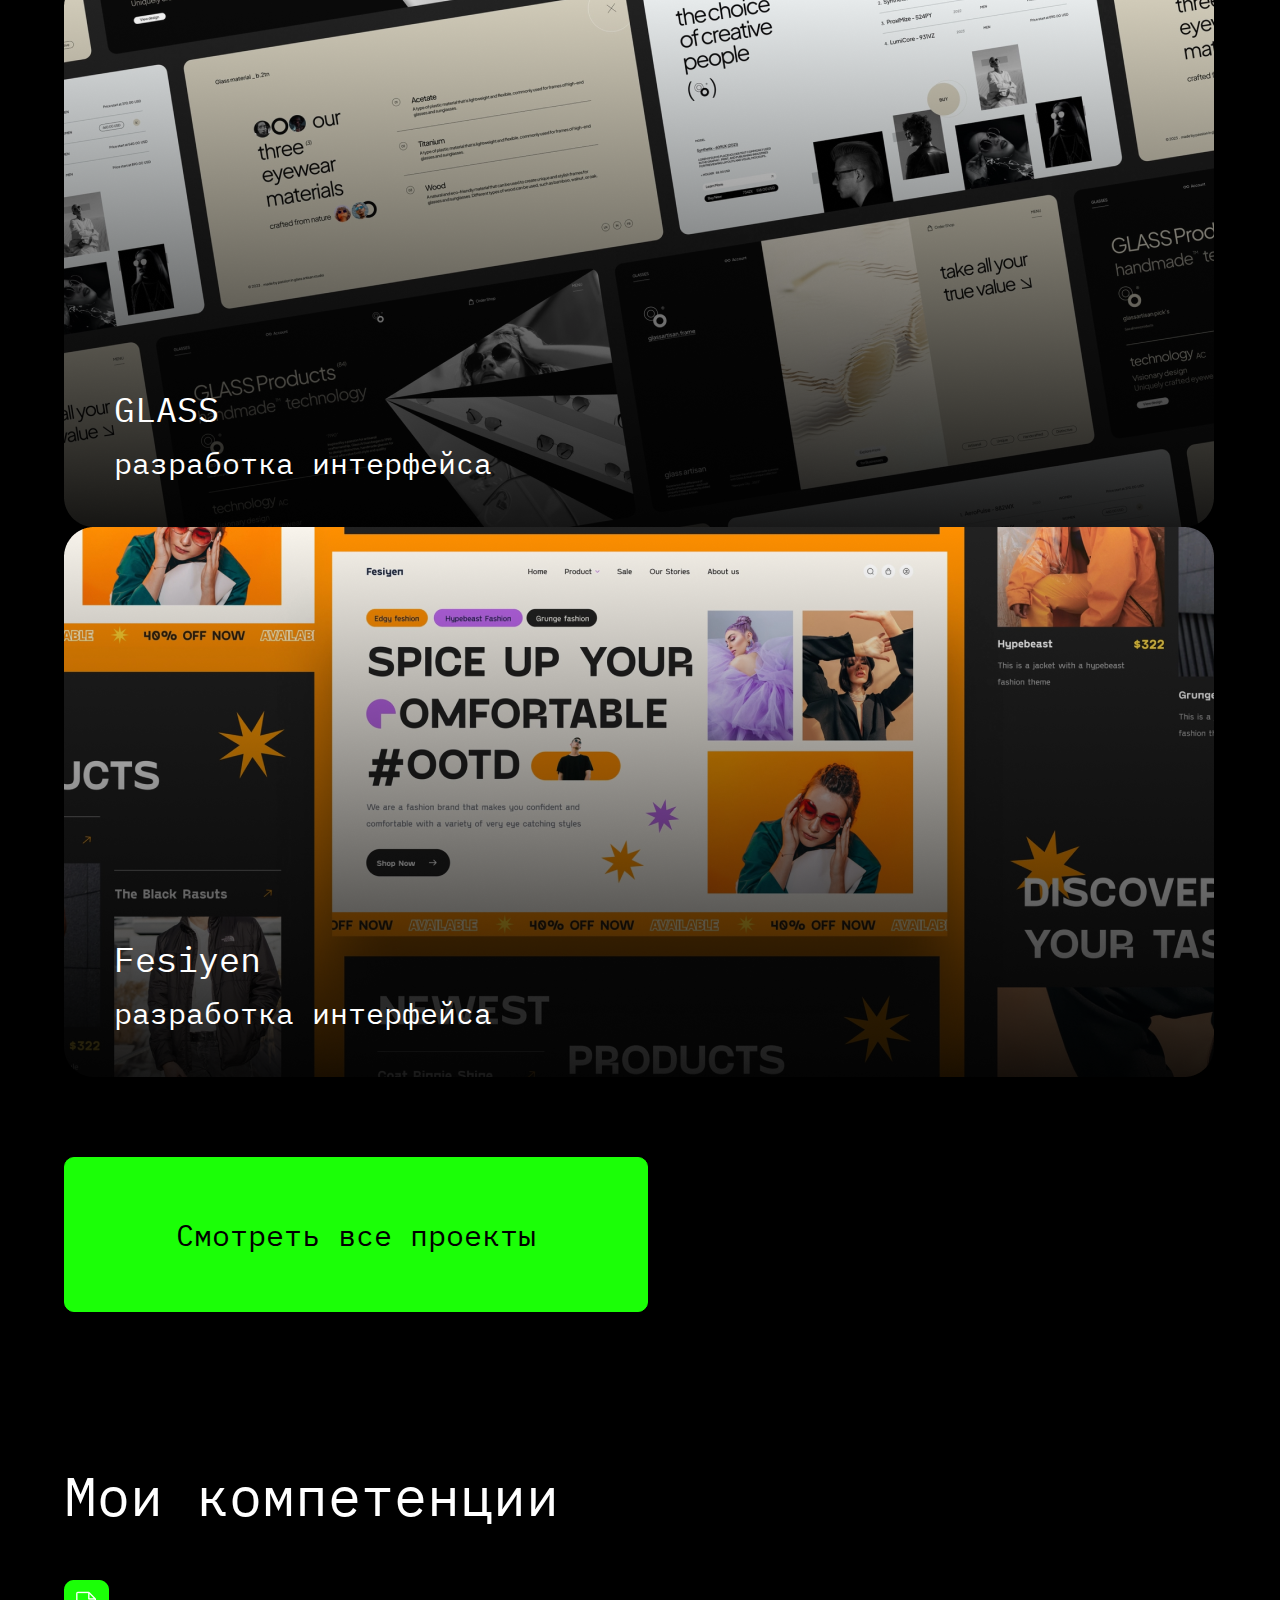
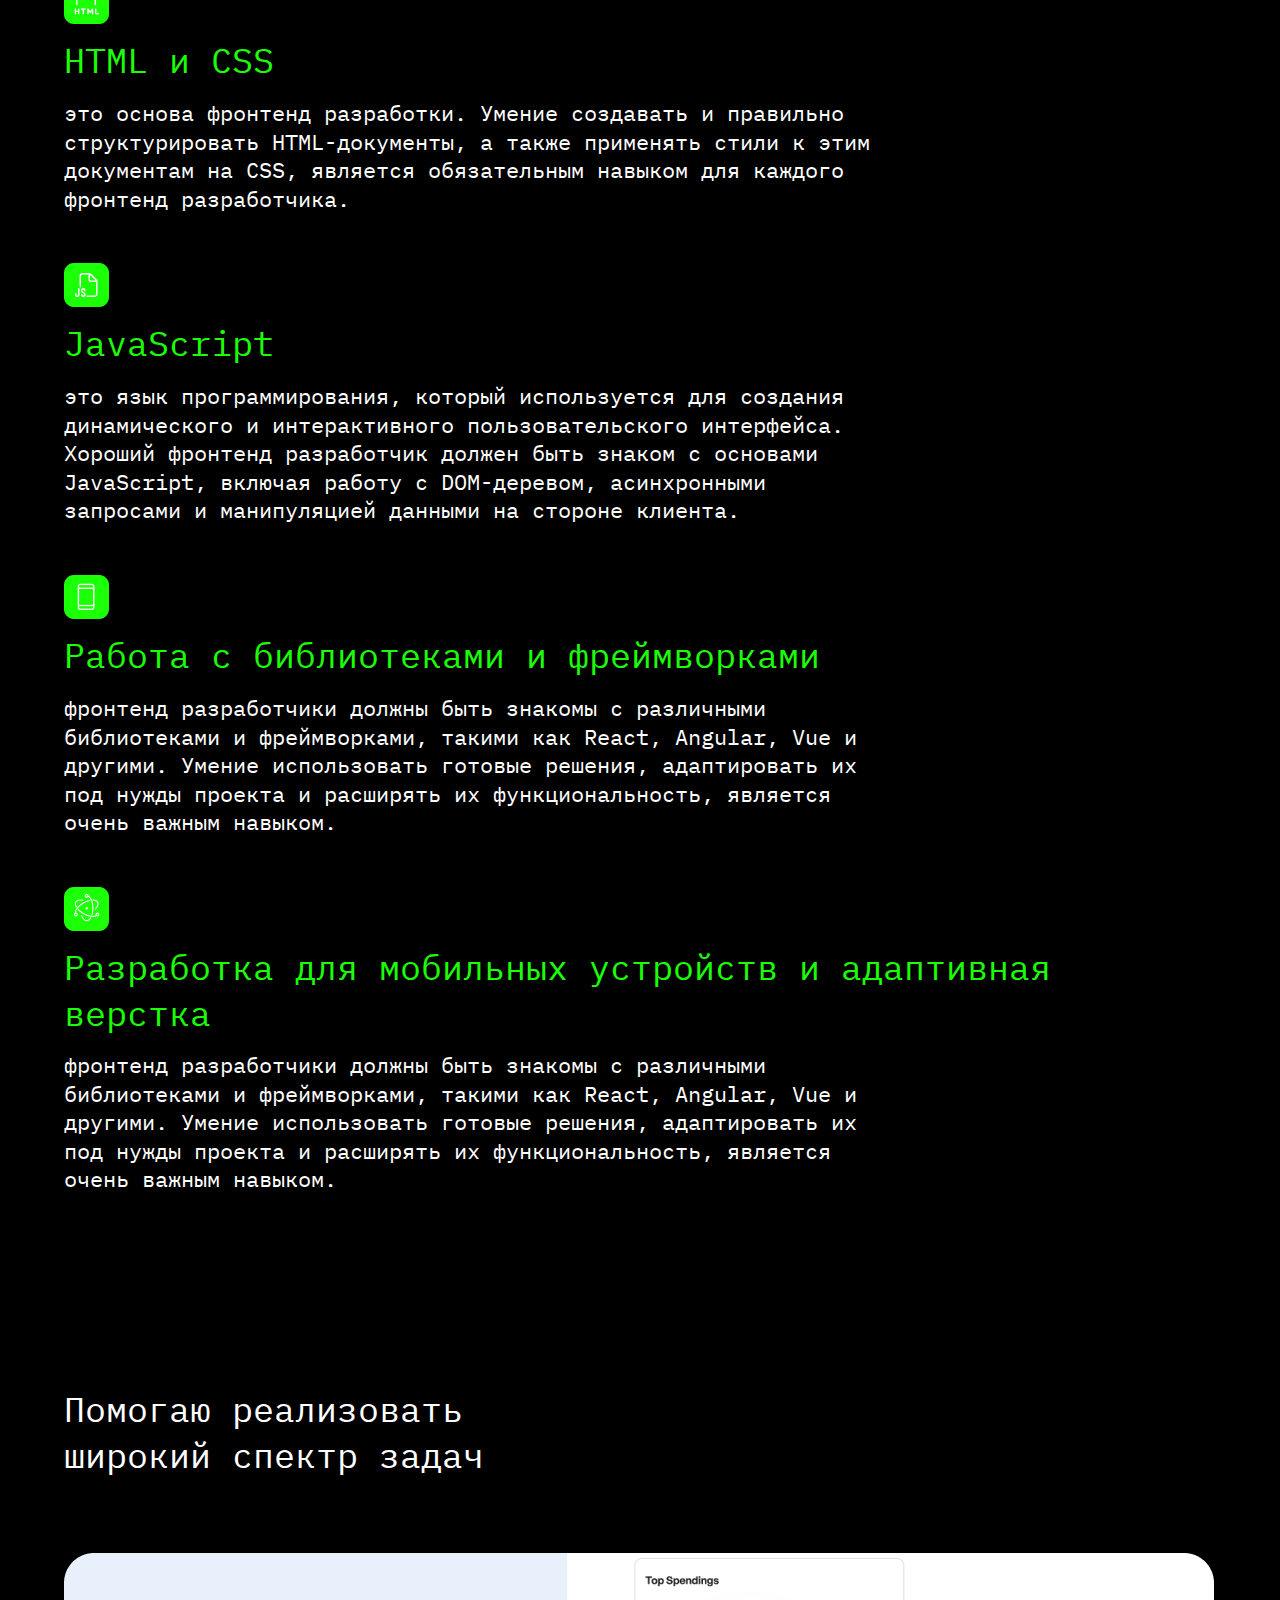
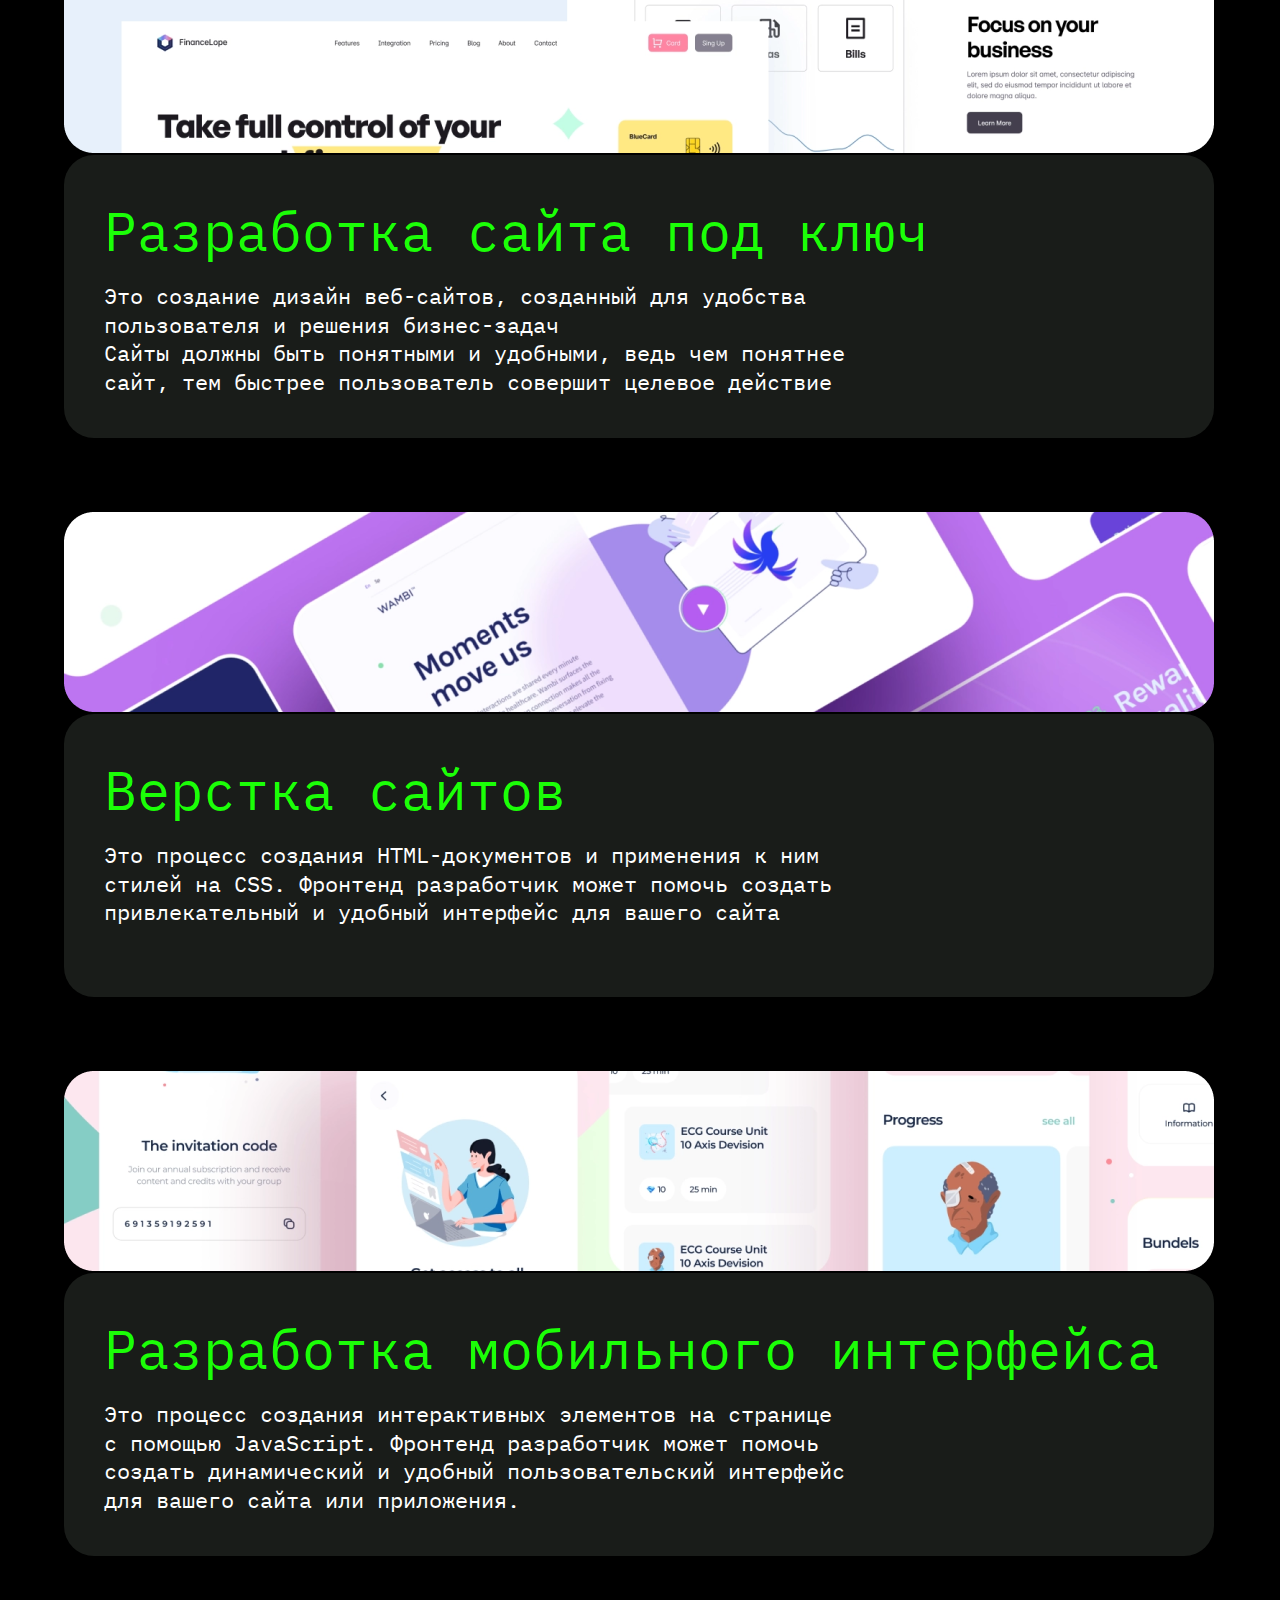
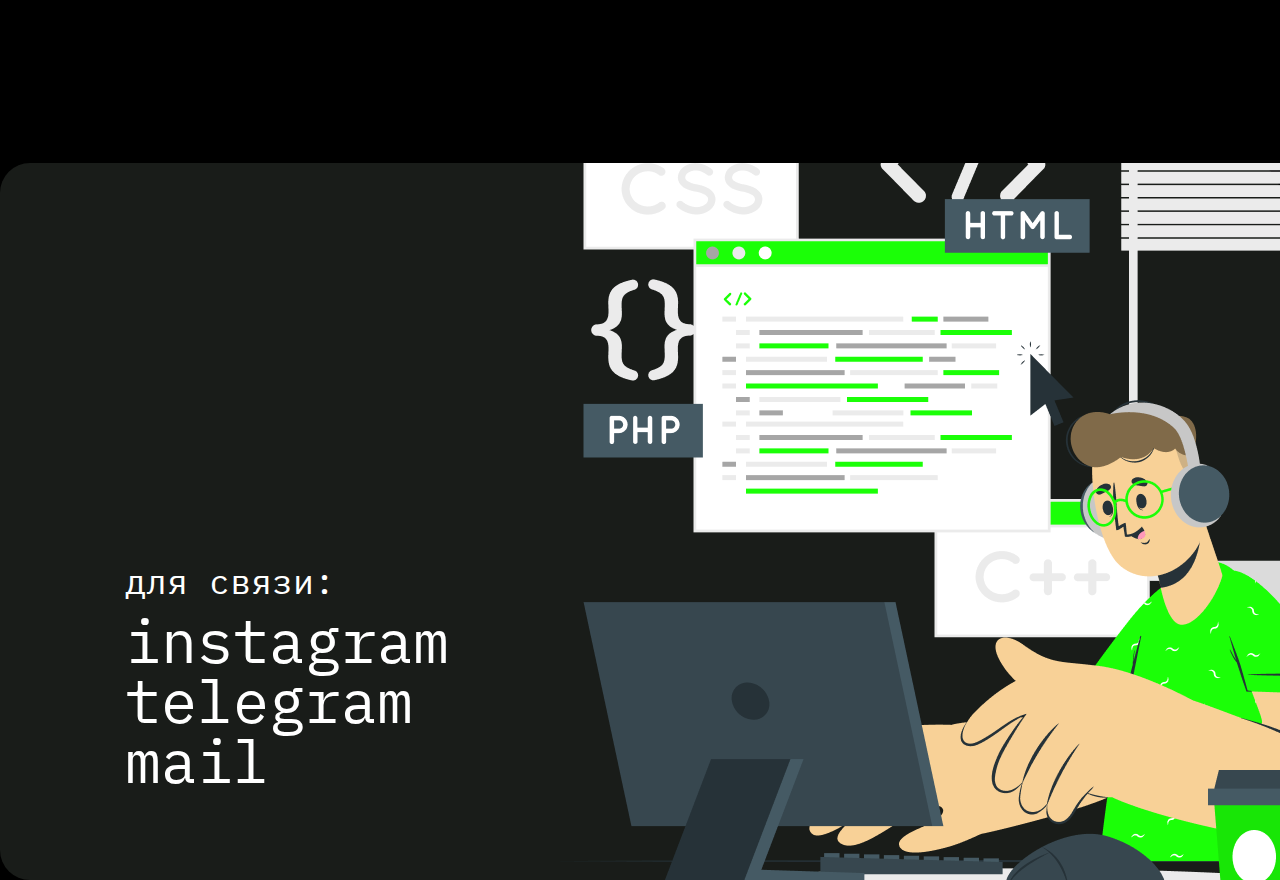
==== commit 505d5f5e: "Add files via upload" ====
--- a/index.html
+++ b/index.html
@@ -11,11 +11,11 @@
         <link href="https://fonts.googleapis.com/css2?family=IBM+Plex+Mono&family=Poppins:wght@400;600&display=swap" rel="stylesheet">
     </head>
     <body>
-        <header>
+        <header class="header">
             <div class="container">
                 <div class="nav-section">
 			        <div class="logo">
-                        <p>DESHA</p>
+                        <h3 class="desha">DESHA</h3>
                     </div>
 			        <div class="nav">
 				        <a href="#portfolio"    class="nav-link">портфолио</a>
--- a/styles/style.css
+++ b/styles/style.css
@@ -1,8 +1,12 @@
 html {
 scroll-behavior: smooth;
 }
+.header{
+    margin: 0px;
+    height: 0px;
+}
 .logo {
-    min-width:109px;
+    min-width:140px;
     font-size: 42.41px;
     font-weight: 700;
     line-height: 55px;
@@ -18,19 +22,21 @@
 }
 .nav-section {
     display: flex;
-    align-items: center;
+    justify-content: center;
     width: 1151.35px;
     height: 25.18px;
-    margin-top: 36px;
+    transform: translateY(33px);
 }
 .nav {
     display: flex;
     padding-left: 499px;
     width: 100%;
     justify-content: space-between;
+    transform: translateY(18px);
 }   
 .nav-link {
-    width: 93px;
+    min-width: 65px;
+    height: 23px;
     font-size: 18px;
     font-weight: 400;
     line-height: 23.4px;
@@ -48,24 +54,23 @@
 }
 .container {
     margin: 0 auto;
-    padding: 0 15px;
-    max-width: 1180px;
+    padding: 0px;
+    max-width: 1153px;
 }
 
 .title-block {
     background-image: url("../resources/logo.png");
-
-    width: 100%;
-    height: 765px;
+    border: 1px solid transparent;
+    width: 100%;
+    min-height: 763px;
 }
 .title-text {
     width: 444px;
-    height: 103px;
     font-size: 20px;
     font-weight: 400;
     line-height: 26px;
     color: #FFFFFF;
-    padding: 252px 845px 29px 0px;
+    transform: translateY(333px);
 }
 h1 {
     width: 919px;
@@ -74,7 +79,7 @@
     font-weight: 400;
     line-height: 70px;
     color: #1BFF07;
-    padding: 29px 362px 94px 0px;
+    transform: translateY(362px);
 }
 
 .project-block {
